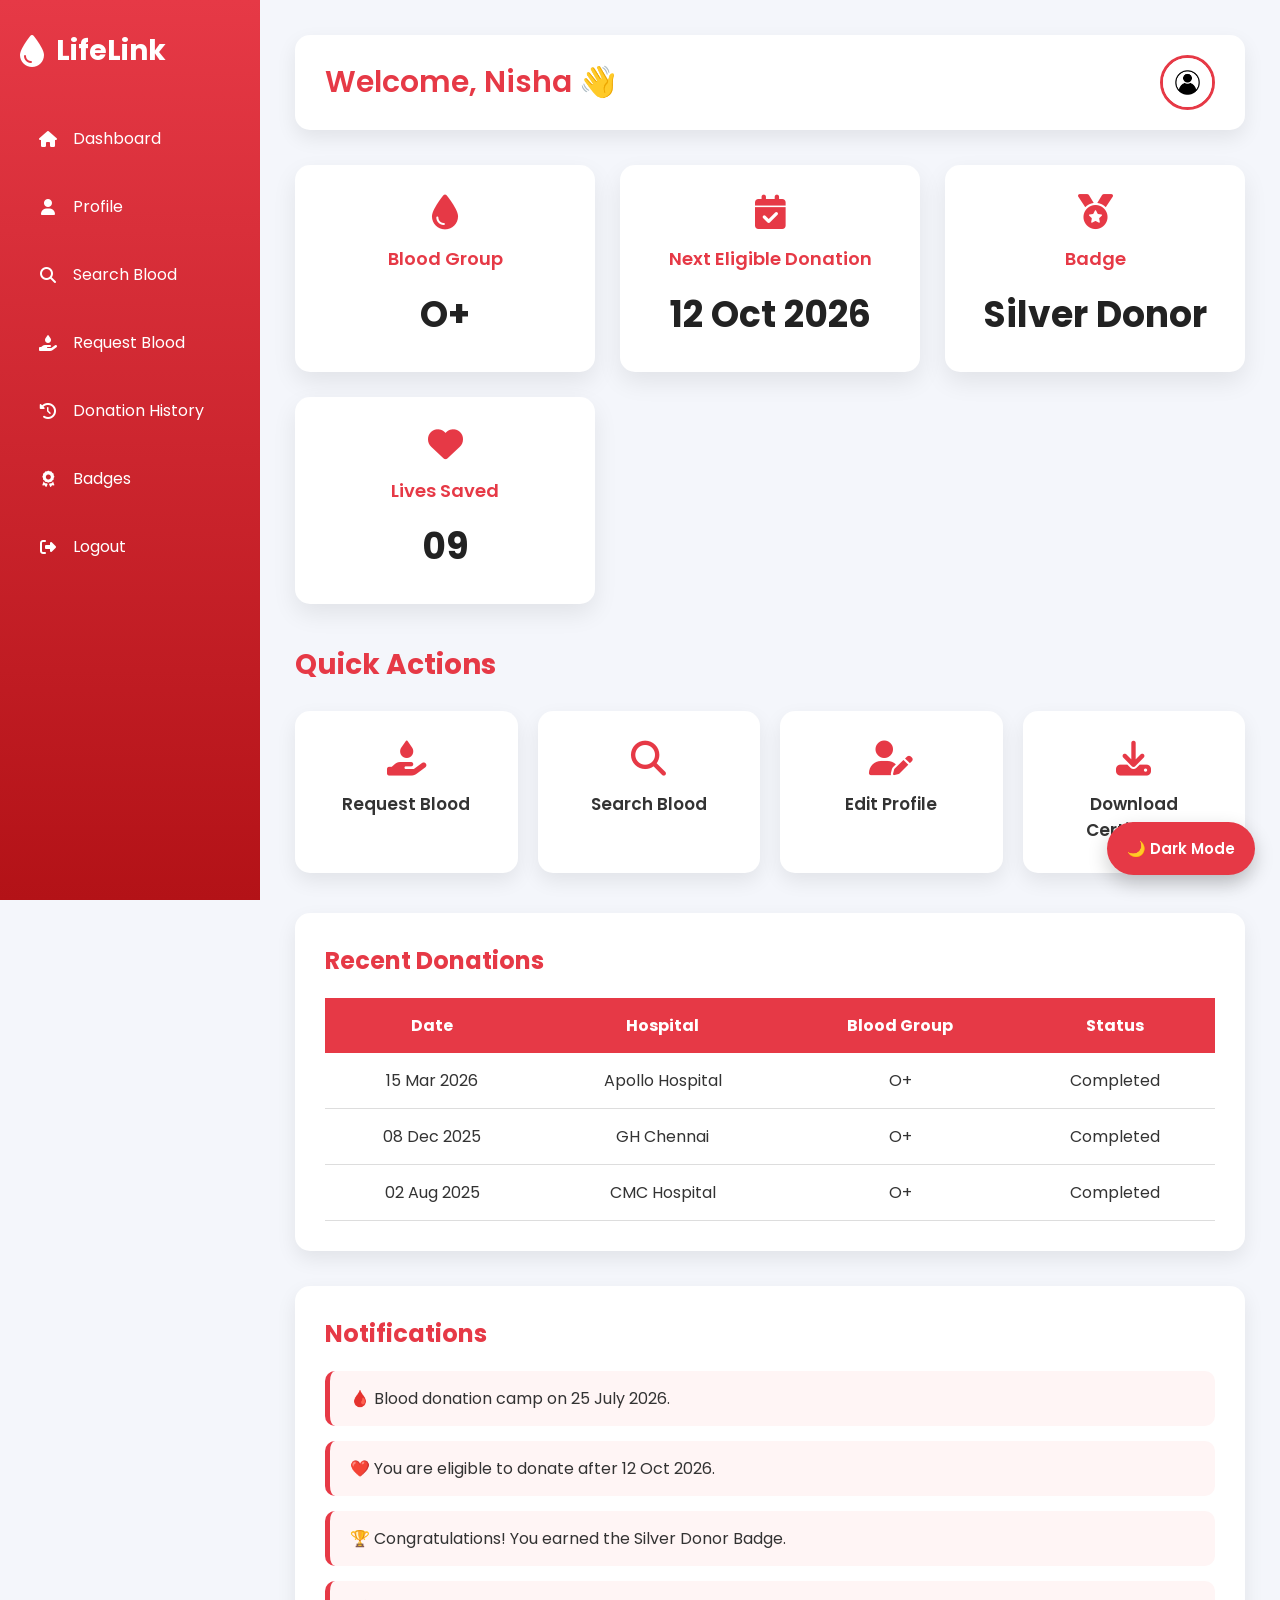
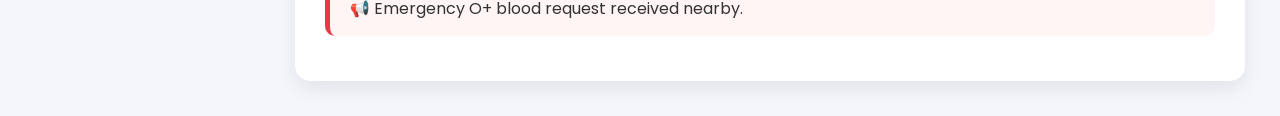
==== dashboard.html @ ac34ea30 "Initial commit" ====
<!DOCTYPE html>
<html lang="en">
<head>
    <meta charset="UTF-8">
    <meta name="viewport" content="width=device-width, initial-scale=1.0">
    <title>LifeLink | Donor Dashboard</title>

    <!-- CSS -->
    <link rel="stylesheet" href="css/dashboard.css">

    <!-- Google Font -->
    <link href="https://fonts.googleapis.com/css2?family=Poppins:wght@300;400;500;600;700&display=swap" rel="stylesheet">

    <!-- Font Awesome -->
    <link rel="stylesheet"
        href="https://cdnjs.cloudflare.com/ajax/libs/font-awesome/6.7.2/css/all.min.css">
</head>

<body>

<div class="dashboard-container">

    <!-- Sidebar -->

    <aside class="sidebar">

        <div class="logo">
            <i class="fa-solid fa-droplet"></i>
            <h2>LifeLink</h2>
        </div>

        <ul>

            <li><a href="dashboard.html"><i class="fa-solid fa-house"></i> Dashboard</a></li>

            <li><a href="profile.html"><i class="fa-solid fa-user"></i> Profile</a></li>

            <li><a href="search.html"><i class="fa-solid fa-magnifying-glass"></i> Search Blood</a></li>

            <li><a href="request.html"><i class="fa-solid fa-hand-holding-droplet"></i> Request Blood</a></li>

            <li><a href="#"><i class="fa-solid fa-clock-rotate-left"></i> Donation History</a></li>

            <li><a href="#"><i class="fa-solid fa-award"></i> Badges</a></li>

            <li><a href="login.html"><i class="fa-solid fa-right-from-bracket"></i> Logout</a></li>

        </ul>

    </aside>



    <!-- Main Content -->

    <main class="main-content">

        <!-- Top Bar -->

        <header class="topbar">

            <h2>Welcome, Nisha 👋</h2>

            <div class="profile">

                <img src="images/profile.png" alt="Profile">

            </div>

        </header>



        <!-- Dashboard Cards -->

        <section class="cards">

            <div class="card">

                <i class="fa-solid fa-droplet"></i>

                <h3>Blood Group</h3>

                <h2>O+</h2>

            </div>

            <div class="card">

                <i class="fa-solid fa-calendar-check"></i>

                <h3>Next Eligible Donation</h3>

                <h2>12 Oct 2026</h2>

            </div>

            <div class="card">

                <i class="fa-solid fa-medal"></i>

                <h3>Badge</h3>

                <h2>Silver Donor</h2>

            </div>

            <div class="card">

                <i class="fa-solid fa-heart"></i>

                <h3>Lives Saved</h3>

                <h2>09</h2>

            </div>

        </section>



        <!-- Quick Actions -->

        <section class="quick-actions">

            <h2>Quick Actions</h2>

            <div class="action-container">

                <a href="request.html" class="action-card">

                    <i class="fa-solid fa-hand-holding-droplet"></i>

                    <p>Request Blood</p>

                </a>

                <a href="search.html" class="action-card">

                    <i class="fa-solid fa-magnifying-glass"></i>

                    <p>Search Blood</p>

                </a>

                <a href="profile.html" class="action-card">

                    <i class="fa-solid fa-user-pen"></i>

                    <p>Edit Profile</p>

                </a>

                <a href="#" class="action-card">

                    <i class="fa-solid fa-download"></i>

                    <p>Download Certificate</p>

                </a>

            </div>

        </section>



        <!-- Donation History -->

        <section class="history">

            <h2>Recent Donations</h2>

            <table>

                <thead>

                    <tr>

                        <th>Date</th>

                        <th>Hospital</th>

                        <th>Blood Group</th>

                        <th>Status</th>

                    </tr>

                </thead>

                <tbody>

                    <tr>

                        <td>15 Mar 2026</td>

                        <td>Apollo Hospital</td>

                        <td>O+</td>

                        <td>Completed</td>

                    </tr>

                    <tr>

                        <td>08 Dec 2025</td>

                        <td>GH Chennai</td>

                        <td>O+</td>

                        <td>Completed</td>

                    </tr>

                    <tr>

                        <td>02 Aug 2025</td>

                        <td>CMC Hospital</td>

                        <td>O+</td>

                        <td>Completed</td>

                    </tr>

                </tbody>

            </table>

        </section>



        <!-- Notifications -->

        <section class="notifications">

            <h2>Notifications</h2>

            <ul>

                <li>🩸 Blood donation camp on 25 July 2026.</li>

                <li>❤️ You are eligible to donate after 12 Oct 2026.</li>

                <li>🏆 Congratulations! You earned the Silver Donor Badge.</li>

                <li>📢 Emergency O+ blood request received nearby.</li>

            </ul>

        </section>

    </main>

</div>
<button onclick="toggleMode()">
🌙 Dark Mode
</button>

<script src="js/script.js"></script>

</body>
</html>
---- css/dashboard.css ----
/* ===========================
   RESET
=========================== */

*{
    margin:0;
    padding:0;
    box-sizing:border-box;
    font-family:'Poppins',sans-serif;
}

body{
    background:#f4f6fb;
    color:#333;
}

/* ===========================
   MAIN LAYOUT
=========================== */

.dashboard-container{
    display:flex;
    min-height:100vh;
}

/* ===========================
   SIDEBAR
=========================== */

.sidebar{

    width:260px;

    background:linear-gradient(180deg,#E63946,#B31217);

    color:white;

    padding:30px 20px;

    position:fixed;

    left:0;
    top:0;
    bottom:0;

    overflow-y:auto;

}

.logo{

    display:flex;

    align-items:center;

    gap:12px;

    margin-bottom:40px;

}

.logo i{

    font-size:32px;

}

.logo h2{

    font-size:28px;

    font-weight:700;

}

/* ===========================
   MENU
=========================== */

.sidebar ul{

    list-style:none;

}

.sidebar ul li{

    margin:15px 0;

}

.sidebar ul li a{

    display:flex;

    align-items:center;

    gap:15px;

    color:white;

    text-decoration:none;

    padding:14px 18px;

    border-radius:10px;

    transition:.3s;

    font-size:16px;

}

.sidebar ul li a i{

    width:20px;

    text-align:center;

}

.sidebar ul li a:hover{

    background:rgba(255,255,255,.18);

    transform:translateX(8px);

}

/* ===========================
   MAIN CONTENT
=========================== */

.main-content{

    margin-left:260px;

    flex:1;

    padding:35px;

}

/* ===========================
   TOP BAR
=========================== */

.topbar{

    display:flex;

    justify-content:space-between;

    align-items:center;

    background:white;

    padding:20px 30px;

    border-radius:15px;

    box-shadow:0 8px 20px rgba(0,0,0,.08);

    margin-bottom:35px;

}

.topbar h2{

    color:#E63946;

    font-size:30px;

    font-weight:600;

}

/* ===========================
   PROFILE IMAGE
=========================== */

.profile{

    display:flex;

    align-items:center;

}

.profile img{

    width:55px;

    height:55px;

    border-radius:50%;

    border:3px solid #E63946;

    object-fit:cover;

    cursor:pointer;

    transition:.3s;

}

.profile img:hover{

    transform:scale(1.08);

}

/* ===========================
   DASHBOARD CARDS
=========================== */

.cards{

    display:grid;

    grid-template-columns:repeat(auto-fit,minmax(220px,1fr));

    gap:25px;

    margin-bottom:40px;

}

.card{

    background:white;

    border-radius:15px;

    padding:30px 20px;

    text-align:center;

    box-shadow:0 10px 25px rgba(0,0,0,.08);

    transition:.3s;

}

.card:hover{

    transform:translateY(-8px);

    box-shadow:0 15px 35px rgba(0,0,0,.15);

}

.card i{

    font-size:35px;

    color:#E63946;

    margin-bottom:15px;

}

.card h3{

    color:#E63946;

    font-size:18px;

    margin-bottom:15px;

    font-weight:600;

}

.card h2{

    font-size:36px;

    color:#222;

    font-weight:700;

}

/* ===========================
   QUICK ACTIONS
=========================== */

.quick-actions{

    margin-top:10px;

}

.quick-actions h2{

    color:#E63946;

    margin-bottom:25px;

    font-size:28px;

}

/* ===========================
   ACTION GRID
=========================== */

.action-container{

    display:grid;

    grid-template-columns:repeat(auto-fit,minmax(180px,1fr));

    gap:20px;

    margin-bottom:40px;

}

/* ===========================
   ACTION CARD
=========================== */

.action-card{

    background:white;

    border-radius:15px;

    padding:30px 20px;

    text-align:center;

    text-decoration:none;

    color:#333;

    box-shadow:0 8px 20px rgba(0,0,0,.08);

    transition:.3s;

}

.action-card:hover{

    background:#E63946;

    color:white;

    transform:translateY(-8px);

}

.action-card i{

    font-size:35px;

    margin-bottom:15px;

    color:#E63946;

    transition:.3s;

}

.action-card:hover i{

    color:white;

}

.action-card p{

    font-size:17px;

    font-weight:600;

}

/* ===========================
   CARD ANIMATION
=========================== */

.card,
.action-card{

    animation:fadeUp .6s ease;

}

@keyframes fadeUp{

    from{

        opacity:0;

        transform:translateY(20px);

    }

    to{

        opacity:1;

        transform:translateY(0);

    }

}

/* ===========================
   DONATION HISTORY
=========================== */

.history{

    background:white;

    padding:30px;

    border-radius:15px;

    box-shadow:0 8px 20px rgba(0,0,0,.08);

    margin-bottom:35px;

}

.history h2{

    color:#E63946;

    margin-bottom:20px;

}

.history table{

    width:100%;

    border-collapse:collapse;

}

.history th{

    background:#E63946;

    color:white;

    padding:15px;

    text-align:center;

}

.history td{

    padding:15px;

    text-align:center;

    border-bottom:1px solid #ddd;

}

.history tr:hover{

    background:#fff5f5;

}

/* ===========================
   NOTIFICATIONS
=========================== */

.notifications{

    background:white;

    padding:30px;

    border-radius:15px;

    box-shadow:0 8px 20px rgba(0,0,0,.08);

}

.notifications h2{

    color:#E63946;

    margin-bottom:20px;

}

.notifications ul{

    list-style:none;

}

.notifications ul li{

    background:#fff5f5;

    margin-bottom:15px;

    padding:15px 20px;

    border-left:5px solid #E63946;

    border-radius:10px;

    transition:.3s;

}

.notifications ul li:hover{

    transform:translateX(8px);

    background:#ffe6e6;

}

/* ===========================
   DARK MODE BUTTON
=========================== */

button{

    position:fixed;

    bottom:25px;

    right:25px;

    background:#E63946;

    color:white;

    border:none;

    padding:15px 20px;

    border-radius:50px;

    cursor:pointer;

    font-size:15px;

    font-weight:600;

    box-shadow:0 8px 20px rgba(0,0,0,.2);

    transition:.3s;

}

button:hover{

    background:#b31217;

    transform:scale(1.05);

}

/* ===========================
   RESPONSIVE
=========================== */

@media(max-width:992px){

    .sidebar{

        width:220px;

    }

    .main-content{

        margin-left:220px;

        padding:20px;

    }

}

@media(max-width:768px){

    .dashboard-container{

        flex-direction:column;

    }

    .sidebar{

        position:relative;

        width:100%;

        height:auto;

    }

    .main-content{

        margin-left:0;

    }

    .topbar{

        flex-direction:column;

        gap:15px;

        text-align:center;

    }

    .cards{

        grid-template-columns:1fr;

    }

    .action-container{

        grid-template-columns:1fr;

    }

    .history{

        overflow-x:auto;

    }

    .history table{

        min-width:650px;

    }

}

@media(max-width:480px){

    .topbar h2{

        font-size:22px;

    }

    .logo h2{

        font-size:24px;

    }

    .card h2{

        font-size:28px;

    }

    .card i{

        font-size:30px;

    }

}
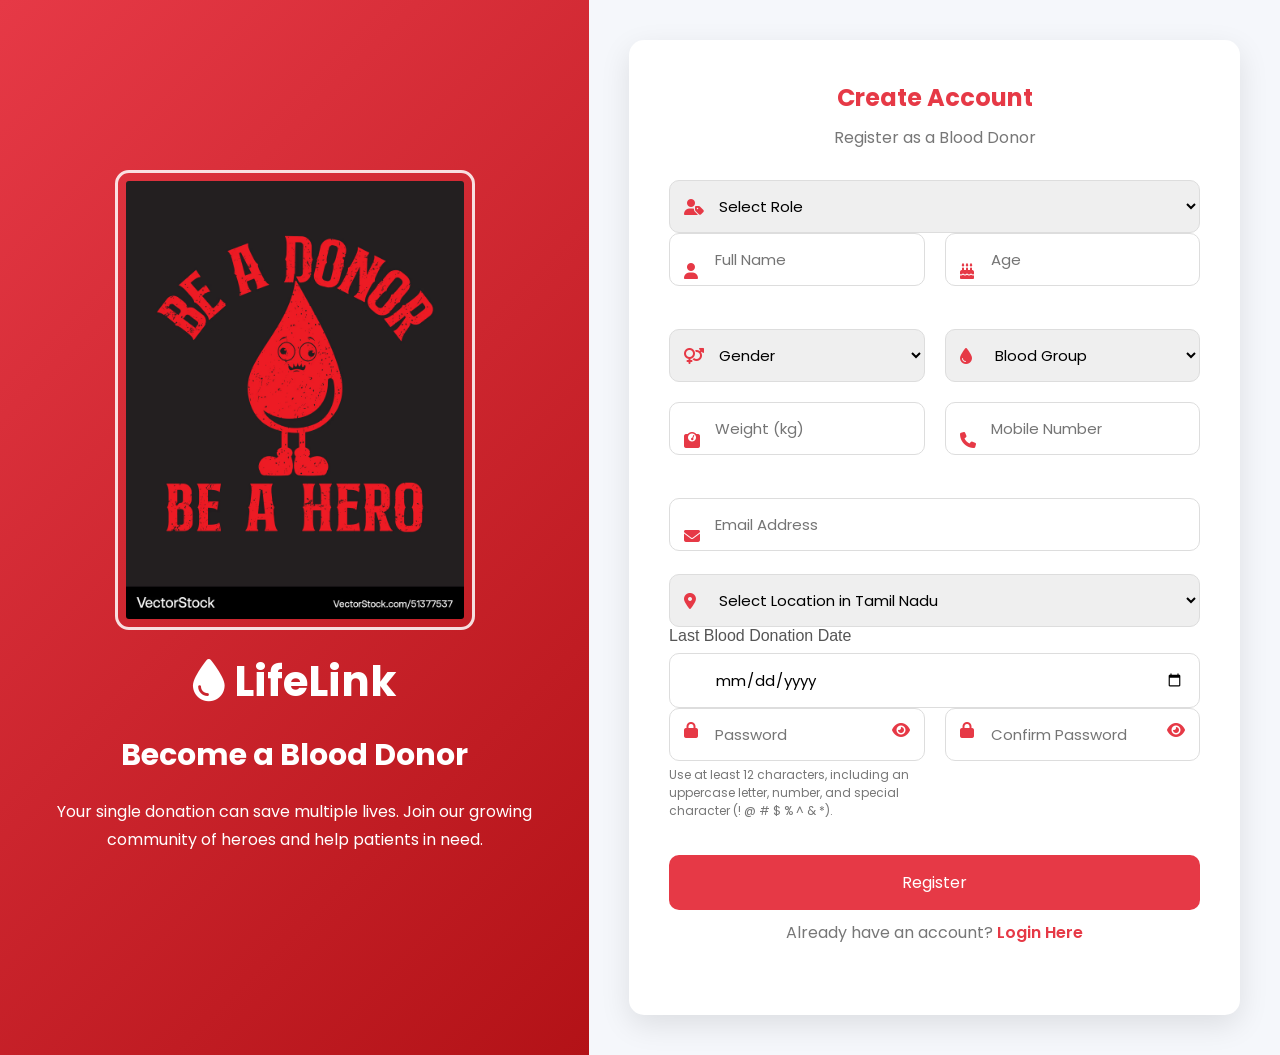
==== commit 9a3eb8a3: "Updated LifeLink project" ====
--- a/dashboard.html
+++ b/dashboard.html
@@ -1,268 +1,229 @@
-<!DOCTYPE html>
+<!doctype html>
 <html lang="en">
-<head>
-    <meta charset="UTF-8">
-    <meta name="viewport" content="width=device-width, initial-scale=1.0">
+  <head>
+    <meta charset="UTF-8" />
+    <meta name="viewport" content="width=device-width, initial-scale=1.0" />
     <title>LifeLink | Donor Dashboard</title>
 
     <!-- CSS -->
-    <link rel="stylesheet" href="css/dashboard.css">
+    <link rel="stylesheet" href="css/dashboard.css" />
 
     <!-- Google Font -->
-    <link href="https://fonts.googleapis.com/css2?family=Poppins:wght@300;400;500;600;700&display=swap" rel="stylesheet">
+    <link
+      href="https://fonts.googleapis.com/css2?family=Poppins:wght@300;400;500;600;700&display=swap"
+      rel="stylesheet"
+    />
 
     <!-- Font Awesome -->
-    <link rel="stylesheet"
-        href="https://cdnjs.cloudflare.com/ajax/libs/font-awesome/6.7.2/css/all.min.css">
-</head>
-
-<body>
-
-<div class="dashboard-container">
-
-    <!-- Sidebar -->
-
-    <aside class="sidebar">
-
+    <link
+      rel="stylesheet"
+      href="https://cdnjs.cloudflare.com/ajax/libs/font-awesome/6.7.2/css/all.min.css"
+    />
+  </head>
+
+  <body>
+    <div class="dashboard-container">
+      <!-- Sidebar -->
+
+      <aside class="sidebar">
         <div class="logo">
+          <i class="fa-solid fa-droplet"></i>
+          <h2>LifeLink</h2>
+        </div>
+
+        <ul>
+          <li>
+            <a href="dashboard.html"
+              ><i class="fa-solid fa-house"></i> Dashboard</a
+            >
+          </li>
+
+          <li>
+            <a href="profile.html"><i class="fa-solid fa-user"></i> Profile</a>
+          </li>
+
+          <li>
+            <a href="search.html"
+              ><i class="fa-solid fa-magnifying-glass"></i> Search Blood</a
+            >
+          </li>
+
+          <li>
+            <a href="request.html"
+              ><i class="fa-solid fa-hand-holding-droplet"></i> Request Blood</a
+            >
+          </li>
+
+          <li>
+            <a href="#"
+              ><i class="fa-solid fa-clock-rotate-left"></i> Donation History</a
+            >
+          </li>
+
+          <li>
+            <a href="#"><i class="fa-solid fa-award"></i> Badges</a>
+          </li>
+
+          <li>
+            <a href="login.html"
+              ><i class="fa-solid fa-right-from-bracket"></i> Logout</a
+            >
+          </li>
+        </ul>
+      </aside>
+
+      <!-- Main Content -->
+
+      <main class="main-content">
+        <!-- Top Bar -->
+
+        <header class="topbar">
+          <h2 id="welcomeMessage">Welcome, Nisha 👋</h2>
+
+          <div class="profile">
+            <img src="images/profile.png" alt="Profile" />
+          </div>
+        </header>
+
+        <!-- Dashboard Cards -->
+
+        <section class="cards">
+          <div class="card">
             <i class="fa-solid fa-droplet"></i>
-            <h2>LifeLink</h2>
-        </div>
-
-        <ul>
-
-            <li><a href="dashboard.html"><i class="fa-solid fa-house"></i> Dashboard</a></li>
-
-            <li><a href="profile.html"><i class="fa-solid fa-user"></i> Profile</a></li>
-
-            <li><a href="search.html"><i class="fa-solid fa-magnifying-glass"></i> Search Blood</a></li>
-
-            <li><a href="request.html"><i class="fa-solid fa-hand-holding-droplet"></i> Request Blood</a></li>
-
-            <li><a href="#"><i class="fa-solid fa-clock-rotate-left"></i> Donation History</a></li>
-
-            <li><a href="#"><i class="fa-solid fa-award"></i> Badges</a></li>
-
-            <li><a href="login.html"><i class="fa-solid fa-right-from-bracket"></i> Logout</a></li>
-
-        </ul>
-
-    </aside>
-
-
-
-    <!-- Main Content -->
-
-    <main class="main-content">
-
-        <!-- Top Bar -->
-
-        <header class="topbar">
-
-            <h2>Welcome, Nisha 👋</h2>
-
-            <div class="profile">
-
-                <img src="images/profile.png" alt="Profile">
-
-            </div>
-
-        </header>
-
-
-
-        <!-- Dashboard Cards -->
-
-        <section class="cards">
-
-            <div class="card">
-
-                <i class="fa-solid fa-droplet"></i>
-
-                <h3>Blood Group</h3>
-
-                <h2>O+</h2>
-
-            </div>
-
-            <div class="card">
-
-                <i class="fa-solid fa-calendar-check"></i>
-
-                <h3>Next Eligible Donation</h3>
-
-                <h2>12 Oct 2026</h2>
-
-            </div>
-
-            <div class="card">
-
-                <i class="fa-solid fa-medal"></i>
-
-                <h3>Badge</h3>
-
-                <h2>Silver Donor</h2>
-
-            </div>
-
-            <div class="card">
-
-                <i class="fa-solid fa-heart"></i>
-
-                <h3>Lives Saved</h3>
-
-                <h2>09</h2>
-
-            </div>
-
-        </section>
-
-
+
+            <h3>Blood Group</h3>
+
+            <h2>O+</h2>
+          </div>
+
+          <div class="card">
+            <i class="fa-solid fa-calendar-check"></i>
+
+            <h3>Next Eligible Donation</h3>
+
+            <h2>12 Oct 2026</h2>
+          </div>
+
+          <div class="card">
+            <i class="fa-solid fa-medal"></i>
+
+            <h3>Badge</h3>
+
+            <h2>Silver Donor</h2>
+          </div>
+
+          <div class="card">
+            <i class="fa-solid fa-heart"></i>
+
+            <h3>Lives Saved</h3>
+
+            <h2>09</h2>
+          </div>
+        </section>
 
         <!-- Quick Actions -->
 
         <section class="quick-actions">
-
-            <h2>Quick Actions</h2>
-
-            <div class="action-container">
-
-                <a href="request.html" class="action-card">
-
-                    <i class="fa-solid fa-hand-holding-droplet"></i>
-
-                    <p>Request Blood</p>
-
-                </a>
-
-                <a href="search.html" class="action-card">
-
-                    <i class="fa-solid fa-magnifying-glass"></i>
-
-                    <p>Search Blood</p>
-
-                </a>
-
-                <a href="profile.html" class="action-card">
-
-                    <i class="fa-solid fa-user-pen"></i>
-
-                    <p>Edit Profile</p>
-
-                </a>
-
-                <a href="#" class="action-card">
-
-                    <i class="fa-solid fa-download"></i>
-
-                    <p>Download Certificate</p>
-
-                </a>
-
-            </div>
-
-        </section>
-
-
+          <h2>Quick Actions</h2>
+
+          <div class="action-container">
+            <a href="request.html" class="action-card">
+              <i class="fa-solid fa-hand-holding-droplet"></i>
+
+              <p>Request Blood</p>
+            </a>
+
+            <a href="search.html" class="action-card">
+              <i class="fa-solid fa-magnifying-glass"></i>
+
+              <p>Search Blood</p>
+            </a>
+
+            <a href="profile.html" class="action-card">
+              <i class="fa-solid fa-user-pen"></i>
+
+              <p>Edit Profile</p>
+            </a>
+
+            <a href="#" class="action-card">
+              <i class="fa-solid fa-download"></i>
+
+              <p>Download Certificate</p>
+            </a>
+          </div>
+        </section>
 
         <!-- Donation History -->
 
         <section class="history">
-
-            <h2>Recent Donations</h2>
-
-            <table>
-
-                <thead>
-
-                    <tr>
-
-                        <th>Date</th>
-
-                        <th>Hospital</th>
-
-                        <th>Blood Group</th>
-
-                        <th>Status</th>
-
-                    </tr>
-
-                </thead>
-
-                <tbody>
-
-                    <tr>
-
-                        <td>15 Mar 2026</td>
-
-                        <td>Apollo Hospital</td>
-
-                        <td>O+</td>
-
-                        <td>Completed</td>
-
-                    </tr>
-
-                    <tr>
-
-                        <td>08 Dec 2025</td>
-
-                        <td>GH Chennai</td>
-
-                        <td>O+</td>
-
-                        <td>Completed</td>
-
-                    </tr>
-
-                    <tr>
-
-                        <td>02 Aug 2025</td>
-
-                        <td>CMC Hospital</td>
-
-                        <td>O+</td>
-
-                        <td>Completed</td>
-
-                    </tr>
-
-                </tbody>
-
-            </table>
-
-        </section>
-
-
+          <h2>Recent Donations</h2>
+
+          <table>
+            <thead>
+              <tr>
+                <th>Date</th>
+
+                <th>Hospital</th>
+
+                <th>Blood Group</th>
+
+                <th>Status</th>
+              </tr>
+            </thead>
+
+            <tbody>
+              <tr>
+                <td>15 Mar 2026</td>
+
+                <td>Apollo Hospital</td>
+
+                <td>O+</td>
+
+                <td>Completed</td>
+              </tr>
+
+              <tr>
+                <td>08 Dec 2025</td>
+
+                <td>GH Chennai</td>
+
+                <td>O+</td>
+
+                <td>Completed</td>
+              </tr>
+
+              <tr>
+                <td>02 Aug 2025</td>
+
+                <td>CMC Hospital</td>
+
+                <td>O+</td>
+
+                <td>Completed</td>
+              </tr>
+            </tbody>
+          </table>
+        </section>
 
         <!-- Notifications -->
 
         <section class="notifications">
-
-            <h2>Notifications</h2>
-
-            <ul>
-
-                <li>🩸 Blood donation camp on 25 July 2026.</li>
-
-                <li>❤️ You are eligible to donate after 12 Oct 2026.</li>
-
-                <li>🏆 Congratulations! You earned the Silver Donor Badge.</li>
-
-                <li>📢 Emergency O+ blood request received nearby.</li>
-
-            </ul>
-
-        </section>
-
-    </main>
-
-</div>
-<button onclick="toggleMode()">
-🌙 Dark Mode
-</button>
-
-<script src="js/script.js"></script>
-
-</body>
-</html>+          <h2>Notifications</h2>
+
+          <ul>
+            <li>🩸 Blood donation camp on 25 July 2026.</li>
+
+            <li>❤️ You are eligible to donate after 12 Oct 2026.</li>
+
+            <li>🏆 Congratulations! You earned the Silver Donor Badge.</li>
+
+            <li>📢 Emergency O+ blood request received nearby.</li>
+          </ul>
+        </section>
+      </main>
+    </div>
+    <button onclick="toggleMode()">🌙 Dark Mode</button>
+
+    <script src="js/script.js"></script>
+  </body>
+</html>
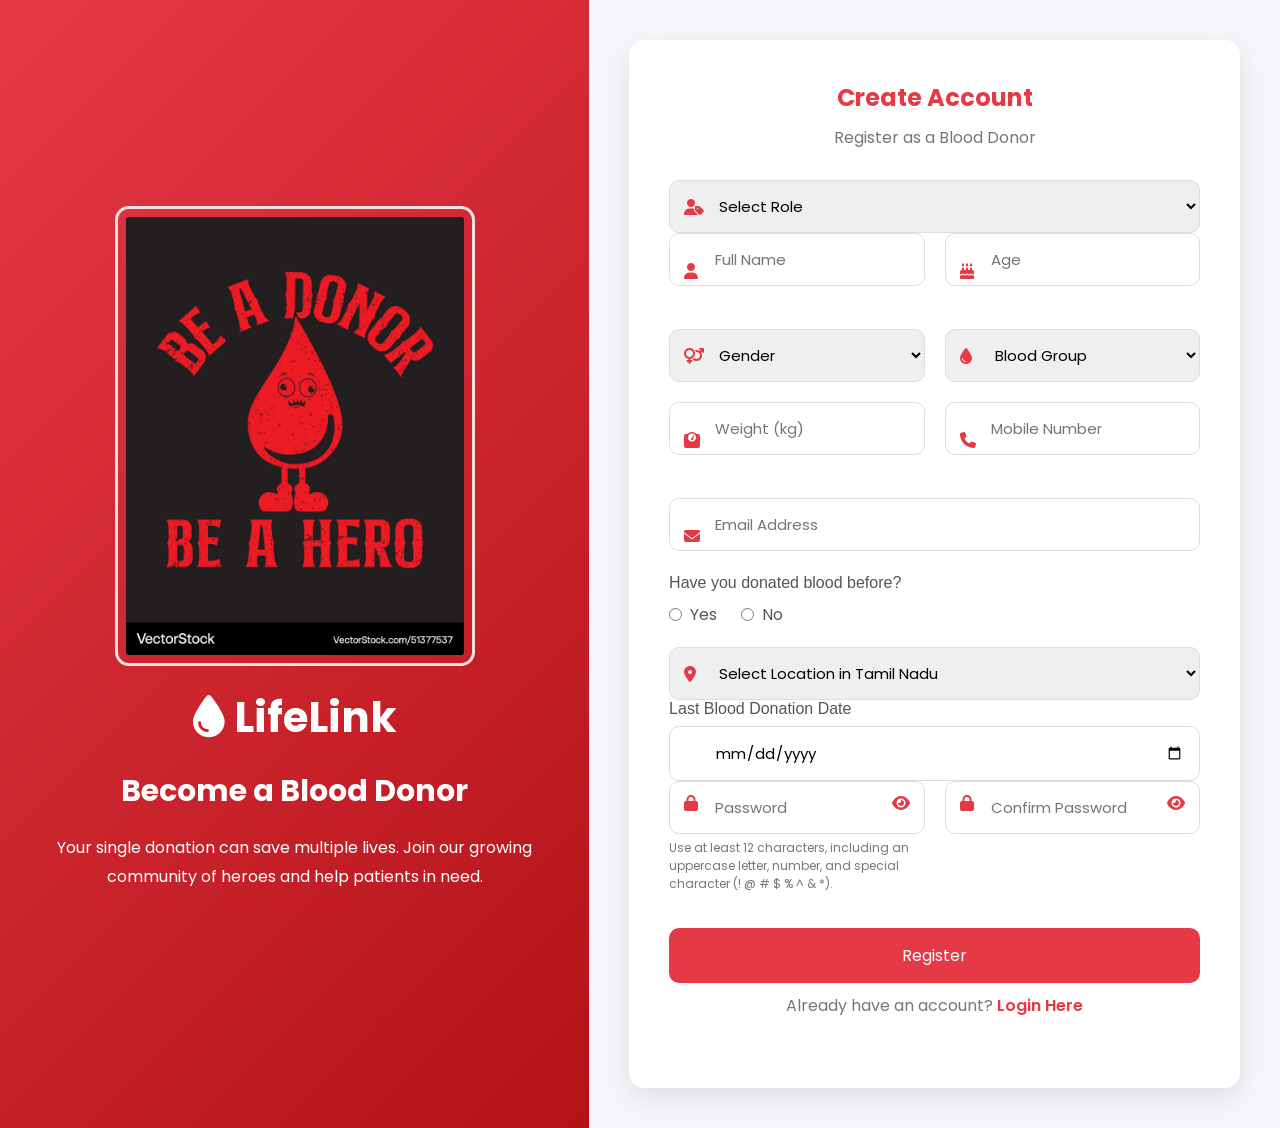
==== commit e8ba38fa: "Add donor dashboard and account flows" ====
--- a/dashboard.html
+++ b/dashboard.html
@@ -101,7 +101,7 @@
 
             <h3>Next Eligible Donation</h3>
 
-            <h2>12 Oct 2026</h2>
+            <h2 id="nextEligibleDonation" aria-live="polite">Not provided</h2>
           </div>
 
           <div class="card">
@@ -109,15 +109,15 @@
 
             <h3>Badge</h3>
 
-            <h2>Silver Donor</h2>
+            <h2 id="donorBadge" aria-live="polite">Donation count needed</h2>
           </div>
 
           <div class="card">
             <i class="fa-solid fa-heart"></i>
 
-            <h3>Lives Saved</h3>
-
-            <h2>09</h2>
+            <h3>Lives Saved (est.)</h3>
+
+            <h2 id="livesSaved" aria-live="polite">Not available</h2>
           </div>
         </section>
 
@@ -213,7 +213,9 @@
           <ul>
             <li>🩸 Blood donation camp on 25 July 2026.</li>
 
-            <li>❤️ You are eligible to donate after 12 Oct 2026.</li>
+            <li id="donationEligibilityNotification" aria-live="polite">
+              Add your last donation date to see your next eligibility date.
+            </li>
 
             <li>🏆 Congratulations! You earned the Silver Donor Badge.</li>
 
